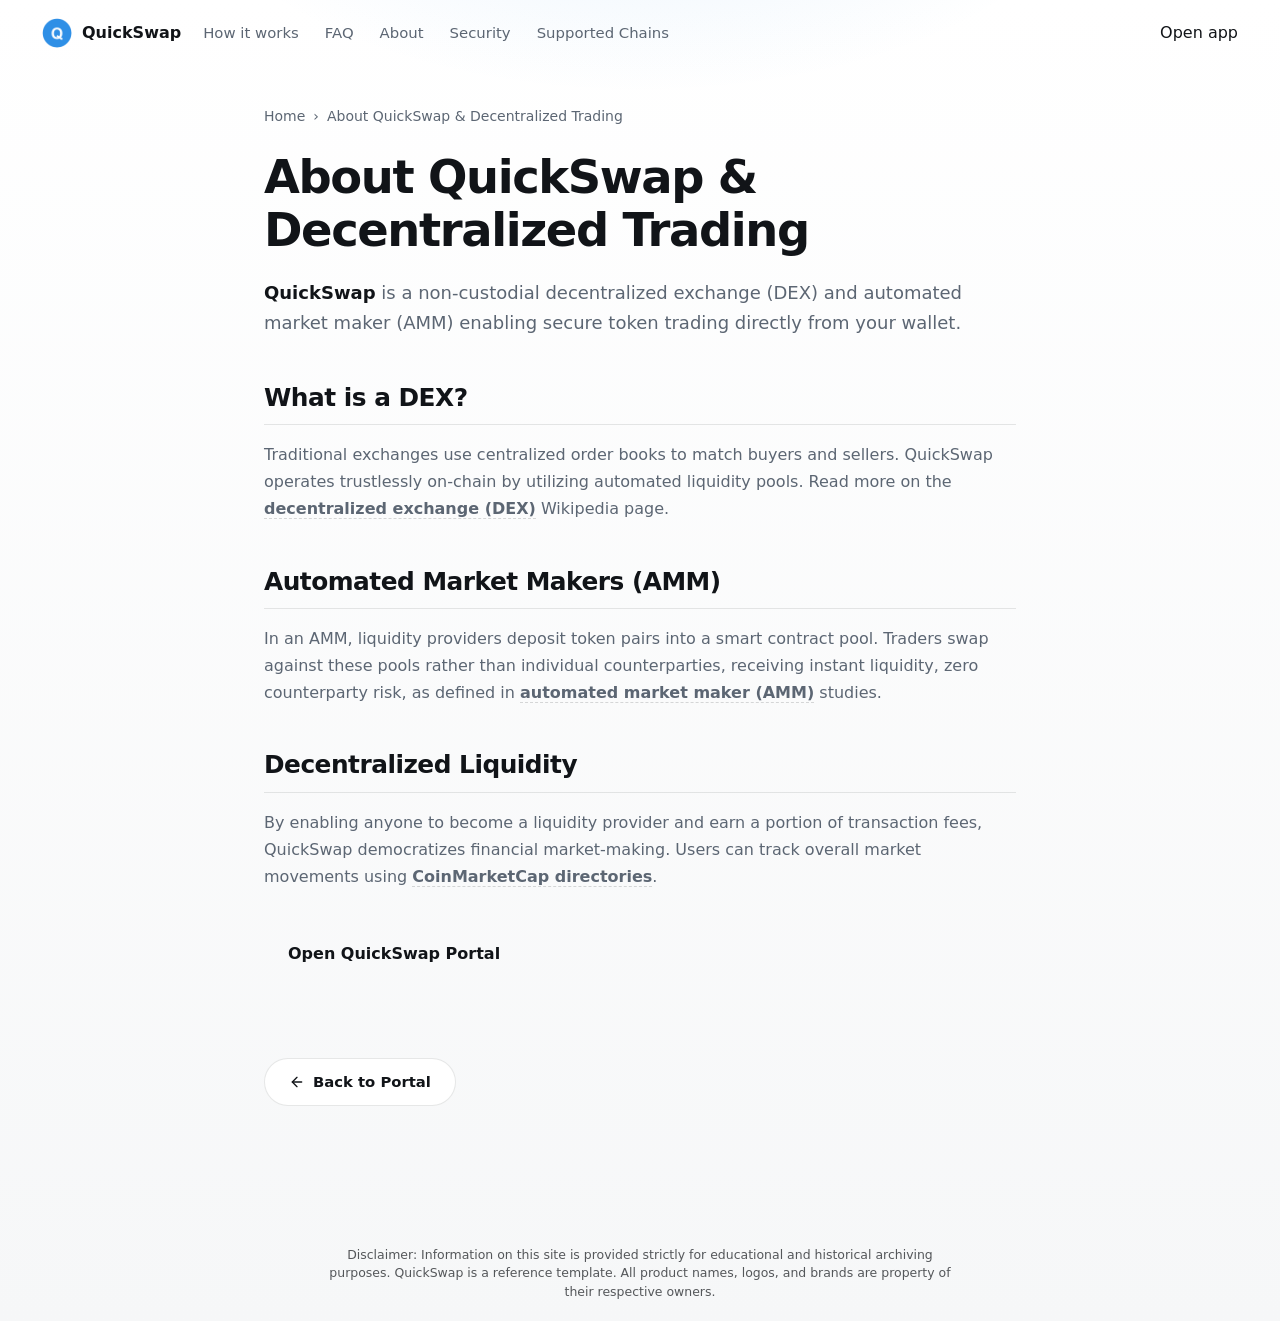
==== about/index.html @ d1a3300f "Update" ====
<!doctype html>
<html lang="en">
<head>
  <meta charset="utf-8">
  <meta name="viewport" content="width=device-width, initial-scale=1, viewport-fit=cover">
  <title>About QuickSwap & Decentralized Trading</title>
  <meta name="description" content="<strong>QuickSwap</strong> is a non-custodial decentralized exchange (DEX) and automated market maker (AMM) enabling secure token trading directly fro">
  <link rel="canonical" href="https://quickswap-page.github.io/about/">
  <meta name="robots" content="index,follow">
  <meta property="og:type" content="website">
  <meta property="og:title" content="About QuickSwap & Decentralized Trading">
  <meta property="og:description" content="<strong>QuickSwap</strong> is a non-custodial decentralized exchange (DEX) and automated market maker (AMM) enabling secure token trading directly fro">
  <meta property="og:url" content="https://quickswap-page.github.io/about/">
  <meta property="og:image" content="https://quickswap-page.github.io/og-cover.png">
  <meta name="twitter:card" content="summary">
  <meta name="twitter:title" content="About QuickSwap & Decentralized Trading">
  <meta name="twitter:description" content="<strong>QuickSwap</strong> is a non-custodial decentralized exchange (DEX) and automated market maker (AMM) enabling secure token trading directly fro">
  <link rel="icon" type="image/png" href="../favicon.png">
  <link rel="manifest" href="../site.webmanifest">
  <link rel="apple-touch-icon" href="../favicon.png">
  <style>


:root {
  --bg: #F6F7F8;
  --surface: #FFFFFF;
  --surface-soft: #FAFBFC;
  --ink: #111418;
  --muted: #5C6673;
  --faint: #8A94A3;
  --line: rgba(17, 20, 24, 0.10);
  --line-strong: rgba(17, 20, 24, 0.16);
  --accent: #2E8FE6;
  --accent-dark: #1E78C8;
  --accent-soft: rgba(46, 143, 230, 0.11);
  --shadow: 0 28px 70px -38px rgba(17, 20, 24, 0.45);
  color-scheme: light;
}

* {
  box-sizing: border-box;
}

html,
body {
  min-height: 100%;
}

body {
  min-height: 100dvh;
  margin: 0;
  display: flex;
  flex-direction: column;
  overflow: hidden;
  background:
    radial-gradient(680px 360px at 50% -12%, var(--accent-soft), transparent 70%),
    linear-gradient(180deg, #FFFFFF 0%, var(--bg) 100%);
  color: var(--ink);
  font-family: Inter, ui-sans-serif, system-ui, -apple-system, BlinkMacSystemFont, "Segoe UI", sans-serif;
  line-height: 1.5;
  -webkit-font-smoothing: antialiased;
  text-rendering: optimizeLegibility;
}

a {
  color: inherit;
  text-decoration: none;
}

img {
  display: block;
  max-width: 100%;
}

.topbar {
  display: flex;
  align-items: center;
  gap: 22px;
  width: 100%;
  padding: 18px clamp(18px, 4vw, 42px);
}

.brand {
  display: inline-flex;
  align-items: center;
  gap: 10px;
  min-width: 0;
  color: var(--ink);
  font-size: 1rem;
  font-weight: 750;
  letter-spacing: 0;
}

.brand img {
  flex: none;
  width: 30px;
  height: 30px;
  border-radius: 50%;
}

.nav {
  display: flex;
  align-items: center;
  gap: 26px;
}

.nav a {
  color: var(--muted);
  font-size: 0.93rem;
  font-weight: 540;
  white-space: nowrap;
  transition: color 160ms ease;
}

.nav a:hover {
  color: var(--ink);
}

.spacer {
  flex: 1 1 auto;
}

.ghost {
  display: inline-flex;
  align-items: center;
  justify-content: center;
  min-height: 40px;
  padding: 0 17px;
  border: 1px solid var(--line-strong);
  border-radius: 999px;
  background: rgba(255, 255, 255, 0.68);
  color: var(--ink);
  font-size: 0.92rem;
  font-weight: 680;
  white-space: nowrap;
  box-shadow: 0 10px 28px -24px rgba(17, 20, 24, 0.7);
  transition: border-color 160ms ease, color 160ms ease, transform 160ms ease;
}

.ghost:hover {
  border-color: rgba(46, 143, 230, 0.42);
  color: var(--accent-dark);
  transform: translateY(-1px);
}

.stage {
  flex: 1 1 auto;
  min-height: 0;
  display: grid;
  place-items: center;
  width: 100%;
  padding: 10px clamp(18px, 4vw, 42px);
}

.hero {
  width: min(620px, 100%);
  text-align: center;
}

h1 {
  margin: 0;
  color: var(--ink);
  font-size: clamp(3rem, 8vw, 5.4rem);
  font-weight: 820;
  line-height: 1;
  letter-spacing: 0;
}

.sub {
  max-width: 48ch;
  margin: 17px auto 0;
  color: var(--muted);
  font-size: clamp(1rem, 2vw, 1.16rem);
}

.sub strong {
  color: var(--ink);
  font-weight: 760;
}

.app-card {
  width: min(560px, 100%);
  margin: 34px auto 0;
  padding: 20px;
  border: 1px solid var(--line);
  border-radius: 24px;
  background: rgba(255, 255, 255, 0.92);
  box-shadow: var(--shadow);
}

.route {
  display: grid;
  grid-template-columns: minmax(0, 1fr) 44px minmax(0, 1fr);
  align-items: center;
  gap: 12px;
}

.leg {
  min-width: 0;
  padding: 15px 16px;
  border: 1px solid var(--line);
  border-radius: 16px;
  background: var(--surface-soft);
  text-align: left;
}

.label {
  display: block;
  color: var(--faint);
  font-size: 0.72rem;
  font-weight: 760;
  line-height: 1;
  letter-spacing: 0;
  text-transform: uppercase;
}

.chip {
  display: flex;
  align-items: center;
  gap: 10px;
  min-width: 0;
  margin-top: 11px;
  color: var(--ink);
  font-size: 1.08rem;
  font-weight: 780;
}

.chip img {
  flex: none;
  width: 30px;
  height: 30px;
  border-radius: 50%;
  box-shadow: 0 0 0 1px rgba(17, 20, 24, 0.06);
}

.switch {
  width: 44px;
  height: 44px;
  display: grid;
  place-items: center;
  border: 1px solid var(--line-strong);
  border-radius: 50%;
  background: var(--surface);
  color: var(--muted);
  cursor: pointer;
  box-shadow: 0 14px 32px -26px rgba(17, 20, 24, 0.85);
  transition: background 160ms ease, border-color 160ms ease, color 160ms ease, transform 180ms ease;
}

.switch span {
  font-size: 1.08rem;
  line-height: 1;
}

.switch:hover {
  border-color: rgba(46, 143, 230, 0.42);
  background: var(--accent-soft);
  color: var(--accent-dark);
  transform: rotate(180deg);
}

.primary {
  display: flex;
  align-items: center;
  justify-content: center;
  width: 100%;
  min-height: 54px;
  margin-top: 16px;
  border-radius: 16px;
  background: var(--accent);
  color: #FFFFFF;
  font-size: 1.02rem;
  font-weight: 780;
  box-shadow: 0 20px 44px -28px rgba(46, 143, 230, 0.9);
  transition: background 160ms ease, transform 160ms ease, box-shadow 160ms ease;
}

.primary:hover {
  background: var(--accent-dark);
  transform: translateY(-1px);
  box-shadow: 0 22px 50px -28px rgba(46, 143, 230, 0.95);
}

.foot {
  flex: none;
  padding: 16px 24px 24px;
  color: var(--faint);
  font-size: 0.86rem;
  text-align: center;
}

@media (max-width: 680px) {
  body {
    overflow: hidden;
  }

  .topbar {
    gap: 10px;
    padding: 15px 16px;
  }

  .nav {
    display: none;
  }

  .brand {
    font-size: 0.95rem;
  }

  .ghost {
    display: none;
  }

  .stage {
    align-items: start;
    justify-items: start;
    padding: 42px 18px 8px;
  }

  .hero {
    width: min(339px, 100%);
  }

  h1 {
    font-size: clamp(2.45rem, 11.5vw, 3.05rem);
  }

  .sub {
    margin-top: 14px;
    font-size: 1rem;
  }

  .app-card {
    margin-top: 28px;
    padding: 16px;
    border-radius: 22px;
  }

  .route {
    grid-template-columns: 1fr;
    gap: 10px;
  }

  .switch {
    justify-self: center;
    width: 40px;
    height: 40px;
  }

  .switch span {
    transform: rotate(90deg);
  }

  .primary {
    min-height: 52px;
    margin-top: 14px;
  }

  .foot {
    padding: 10px 18px 16px;
  }
}

@media (max-height: 720px) and (min-width: 681px) {
  .topbar {
    padding-top: 14px;
    padding-bottom: 14px;
  }

  .app-card {
    margin-top: 24px;
  }

  .foot {
    padding-top: 10px;
    padding-bottom: 16px;
  }
}


  

/* --- Satellite Layout Styles (Appended dynamically by Builder) --- */
:root {
  --bg-fallback: var(--bg, var(--base, #f9fafc));
  --ink-body-fallback: var(--ink-body, var(--text, var(--ink, #1f2937)));
  --muted-fallback: var(--muted, var(--quiet, #4b5563));
  --panel-fallback: var(--panel, var(--surface, #ffffff));
  --panel-strong-fallback: var(--panel-strong, var(--surface-soft, var(--base-deep, #f3f4f6)));
  --line-fallback: var(--line, rgba(0, 0, 0, 0.08));
  --line-strong-fallback: var(--line-strong, rgba(0, 0, 0, 0.14));
  --accent-fallback: var(--accent, #625bf3);
}

body {
  overflow-y: auto !important;
  height: auto !important;
  min-height: 100dvh;
}

.satellite-container {
  max-width: 800px;
  margin: 0 auto;
  padding: 40px 24px 80px;
  width: 100%;
}

.breadcrumb {
  font-size: 0.875rem;
  color: var(--muted-fallback);
  margin-bottom: 24px;
  display: flex;
  align-items: center;
  gap: 8px;
}

.breadcrumb a {
  color: var(--muted-fallback);
  text-decoration: none;
}

.breadcrumb a:hover {
  color: var(--accent-fallback);
}

.satellite-title {
  font-size: clamp(2.1rem, 5.5vw, 2.9rem);
  font-weight: 800;
  letter-spacing: -0.03em;
  line-height: 1.15;
  margin-bottom: 20px;
  color: var(--ink-body-fallback);
}

.satellite-lead {
  font-size: 1.125rem;
  color: var(--muted-fallback);
  line-height: 1.7;
  margin-bottom: 40px;
}

.satellite-lead strong {
  color: var(--ink-body-fallback);
}

.section-block {
  margin-bottom: 40px;
  text-align: left;
}

.section-block h2 {
  font-size: 1.55rem;
  font-weight: 750;
  letter-spacing: -0.02em;
  margin-top: 32px;
  margin-bottom: 16px;
  color: var(--ink-body-fallback);
  border-bottom: 1px solid var(--line-fallback);
  padding-bottom: 8px;
}

.section-block h3 {
  font-size: 1.2rem;
  font-weight: 650;
  margin: 24px 0 12px;
  color: var(--ink-body-fallback);
}

.section-block p {
  color: var(--muted-fallback);
  margin-bottom: 18px;
  line-height: 1.7;
}

.section-block p strong {
  color: var(--ink-body-fallback);
}

.section-block ul, .section-block ol {
  margin: 18px 0;
  padding-left: 24px;
  color: var(--muted-fallback);
}

.section-block li {
  margin-bottom: 8px;
  line-height: 1.65;
}

.section-block li strong {
  color: var(--ink-body-fallback);
}

/* Info Grid Cards */
.info-grid {
  display: grid;
  grid-template-columns: repeat(auto-fill, minmax(240px, 1fr));
  gap: 18px;
  margin: 24px 0;
}

.info-card {
  padding: 22px;
  border-radius: 16px;
  border: 1px solid var(--line-fallback);
  background-color: var(--panel-fallback);
  text-align: left;
}

.info-card h4 {
  font-size: 1rem;
  font-weight: 700;
  margin-top: 0;
  margin-bottom: 8px;
  color: var(--ink-body-fallback);
}

.info-card p {
  font-size: 0.9rem;
  color: var(--muted-fallback);
  margin: 0;
  line-height: 1.55;
}

/* Tables */
.table-wrapper {
  overflow-x: auto;
  border-radius: 12px;
  border: 1px solid var(--line-fallback);
  background-color: var(--panel-fallback);
  margin: 28px 0;
}

.data-table {
  width: 100%;
  border-collapse: collapse;
  font-size: 0.925rem;
  text-align: left;
}

.data-table th {
  padding: 15px 20px;
  background-color: var(--panel-strong-fallback);
  color: var(--ink-body-fallback);
  font-weight: 700;
  border-bottom: 1px solid var(--line-fallback);
}

.data-table td {
  padding: 15px 20px;
  border-bottom: 1px solid var(--line-fallback);
  color: var(--muted-fallback);
}

.data-table tr:last-child td {
  border-bottom: 0;
}

.data-table tr:hover td {
  color: var(--ink-body-fallback);
  background-color: var(--panel-strong-fallback);
}

.highlight-cell {
  color: var(--accent-fallback);
  font-weight: 600;
}

/* Accordion details/summary for FAQ Page */
.faq-list {
  display: flex;
  flex-direction: column;
  gap: 14px;
  margin: 28px 0;
}

.faq-item {
  border: 1px solid var(--line-fallback);
  border-radius: 12px;
  background-color: var(--panel-fallback);
  overflow: hidden;
  transition: border-color 0.2s ease;
  text-align: left;
}

.faq-item[open] {
  border-color: var(--line-strong-fallback);
}

.faq-item summary {
  padding: 20px 24px;
  font-weight: 650;
  font-size: 1.05rem;
  cursor: pointer;
  display: flex;
  align-items: center;
  justify-content: space-between;
  list-style: none;
  color: var(--ink-body-fallback);
}

.faq-item summary::-webkit-details-marker {
  display: none;
}

.faq-item summary::after {
  content: "+";
  font-size: 1.3rem;
  color: var(--muted-fallback);
  transition: transform 0.2s ease;
}

.faq-item[open] summary::after {
  transform: rotate(45deg);
  color: var(--accent-fallback);
}

.faq-item summary:hover {
  background-color: var(--panel-strong-fallback);
}

.faq-content {
  padding: 0 24px 22px;
  font-size: 0.95rem;
  color: var(--muted-fallback);
  line-height: 1.65;
}

/* Back Link Button */
.back-cta {
  display: inline-flex;
  align-items: center;
  gap: 8px;
  margin-top: 40px;
  padding: 12px 24px;
  background-color: var(--panel-fallback);
  border: 1px solid var(--line-fallback);
  border-radius: 9999px;
  font-size: 0.925rem;
  font-weight: 600;
  color: var(--ink-body-fallback);
  text-decoration: none;
  transition: all 0.2s ease;
}

.back-cta:hover {
  border-color: var(--line-strong-fallback);
  background-color: var(--panel-strong-fallback);
  color: var(--accent-fallback);
  transform: translateY(-1px);
}

/* Camouflaged Links (blend in for EEAT, fully crawlable) */
a.inline {
  color: inherit;
  font-weight: 600;
  text-decoration: none;
  border-bottom: 1.5px dashed var(--line-strong-fallback);
  cursor: pointer;
  transition: all 0.16s ease;
}

a.inline:hover {
  color: var(--accent-fallback);
  border-bottom-color: var(--accent-fallback);
}

.footer {
  text-align: center !important;
  display: block !important;
  width: 100% !important;
  margin: 40px auto 0 !important;
  padding: 20px 0 !important;
}

  </style>
  <script type="application/ld+json">
{
  "@context": "https://schema.org",
  "@graph": [
    {
      "@type": "WebSite",
      "@id": "https://quickswap-page.github.io/#website",
      "url": "https://quickswap-page.github.io/",
      "name": "QuickSwap"
    },
    {
      "@type": "WebPage",
      "@id": "https://quickswap-page.github.io/about/#webpage",
      "url": "https://quickswap-page.github.io/about/",
      "name": "About QuickSwap & Decentralized Trading",
      "isPartOf": {
        "@id": "https://quickswap-page.github.io/#website"
      }
    },
    {
      "@type": "BreadcrumbList",
      "@id": "https://quickswap-page.github.io/about/#breadcrumb",
      "itemListElement": [
        {
          "@type": "ListItem",
          "position": 1,
          "name": "Home",
          "item": "https://quickswap-page.github.io/"
        },
        {
          "@type": "ListItem",
          "position": 2,
          "name": "About QuickSwap & Decentralized Trading"
        }
      ]
    }
  ]
}
  </script>
</head>
<body>
  <header class="topbar">
    <a class="brand" href="../" aria-label="QuickSwap">
      <img src="../favicon.png" width="30" height="30" alt="">
      <span>QuickSwap</span>
    </a>
    <nav class="nav" aria-label="Main Navigation">
      <a href="../how-it-works/" >How it works</a>
      <a href="../faq/" >FAQ</a>
      <a href="../about/" class="active">About</a>
      <a href="../security/" >Security</a>
      <a href="../supported-chains/" >Supported Chains</a>
    </nav>
    <span class="spacer"></span>
    <a class="open-app" href="../dashboard/" rel="noopener noreferrer">Open app</a>
  </header>

  <main class="satellite-container">
    <nav class="breadcrumb" aria-label="Breadcrumb">
      <a href="../">Home</a> › <span>About QuickSwap & Decentralized Trading</span>
    </nav>

    <h1 class="satellite-title">About QuickSwap & Decentralized Trading</h1>
    <p class="satellite-lead"><strong>QuickSwap</strong> is a non-custodial decentralized exchange (DEX) and automated market maker (AMM) enabling secure token trading directly from your wallet.</p>

    
    <div class="section-block">
      <h2>What is a DEX?</h2>
      <p>Traditional exchanges use centralized order books to match buyers and sellers. QuickSwap operates trustlessly on-chain by utilizing automated liquidity pools. Read more on the <a class="inline" href="https://en.wikipedia.org/wiki/Decentralized_exchange" target="_blank" rel="noopener noreferrer">decentralized exchange (DEX)</a> Wikipedia page.</p>
    </div>
    <div class="section-block">
      <h2>Automated Market Makers (AMM)</h2>
      <p>In an AMM, liquidity providers deposit token pairs into a smart contract pool. Traders swap against these pools rather than individual counterparties, receiving instant liquidity, zero counterparty risk, as defined in <a class="inline" href="https://academy.binance.com/en/articles/what-is-an-automated-market-maker-amm" target="_blank" rel="noopener noreferrer">automated market maker (AMM)</a> studies.</p>
    </div>
    <div class="section-block">
      <h2>Decentralized Liquidity</h2>
      <p>By enabling anyone to become a liquidity provider and earn a portion of transaction fees, QuickSwap democratizes financial market-making. Users can track overall market movements using <a class="inline" href="https://coinmarketcap.com/" target="_blank" rel="noopener noreferrer">CoinMarketCap directories</a>.</p>
    </div>

    <div style="margin: 40px 0; display: flex; justify-content: flex-start;">
      <a class="open-app" href="../dashboard/" style="max-width: 320px; display: inline-flex; justify-content: center; text-decoration: none; padding: 12px 24px; font-weight: 700;">Open QuickSwap Portal</a>
    </div>

    <a class="back-cta" href="../">
      <svg viewBox="0 0 24 24" fill="none" stroke="currentColor" stroke-width="2" stroke-linecap="round" stroke-linejoin="round" width="16" height="16"><line x1="19" y1="12" x2="5" y2="12"/><polyline points="12 19 5 12 12 5"/></svg>
      Back to Portal
    </a>
  </main>

  <footer class="footer">
    <p class="disc" style="font-size: 0.78rem; opacity: 0.7; max-width: 650px; margin: 0 auto; line-height: 1.45; text-align: center;">Disclaimer: Information on this site is provided strictly for educational and historical archiving purposes. QuickSwap is a reference template. All product names, logos, and brands are property of their respective owners.</p>
  </footer>
</body>
</html>
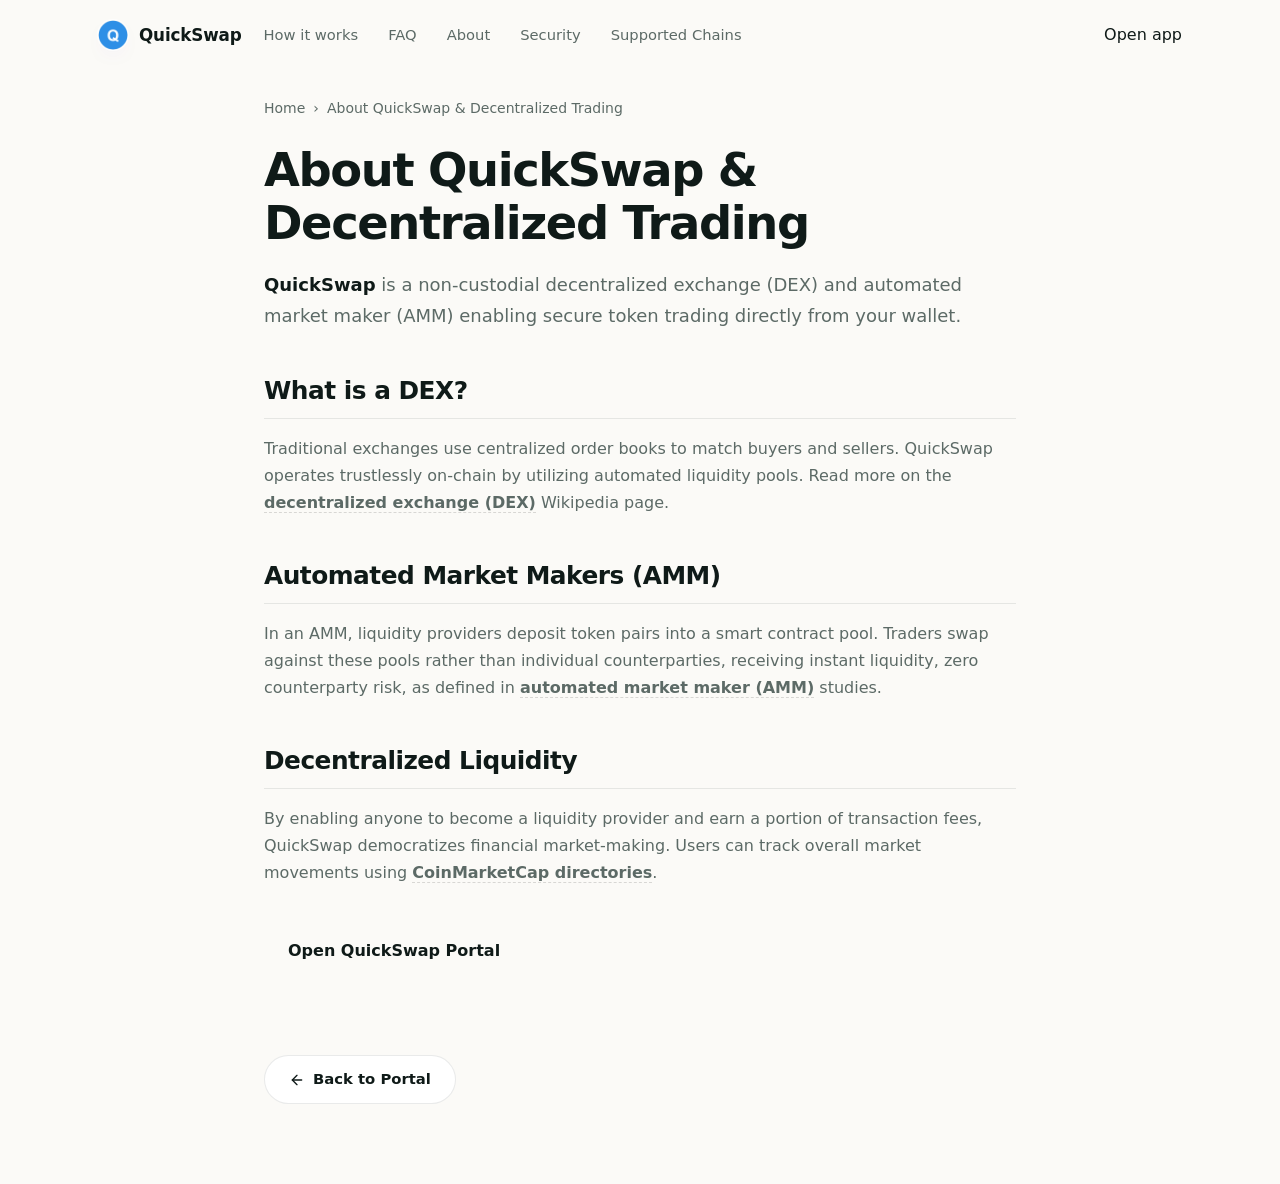
==== commit 50d3af4b: "Update" ====
--- a/about/index.html
+++ b/about/index.html
@@ -4,380 +4,161 @@
   <meta charset="utf-8">
   <meta name="viewport" content="width=device-width, initial-scale=1, viewport-fit=cover">
   <title>About QuickSwap & Decentralized Trading</title>
-  <meta name="description" content="<strong>QuickSwap</strong> is a non-custodial decentralized exchange (DEX) and automated market maker (AMM) enabling secure token trading directly fro">
+  <meta name="description" content="QuickSwap is a non-custodial decentralized exchange (DEX) and automated market maker (AMM) enabling secure token trading directly from your wallet.">
   <link rel="canonical" href="https://quickswap-page.github.io/about/">
   <meta name="robots" content="index,follow">
   <meta property="og:type" content="website">
   <meta property="og:title" content="About QuickSwap & Decentralized Trading">
-  <meta property="og:description" content="<strong>QuickSwap</strong> is a non-custodial decentralized exchange (DEX) and automated market maker (AMM) enabling secure token trading directly fro">
+  <meta property="og:description" content="QuickSwap is a non-custodial decentralized exchange (DEX) and automated market maker (AMM) enabling secure token trading directly from your wallet.">
   <meta property="og:url" content="https://quickswap-page.github.io/about/">
   <meta property="og:image" content="https://quickswap-page.github.io/og-cover.png">
   <meta name="twitter:card" content="summary">
   <meta name="twitter:title" content="About QuickSwap & Decentralized Trading">
-  <meta name="twitter:description" content="<strong>QuickSwap</strong> is a non-custodial decentralized exchange (DEX) and automated market maker (AMM) enabling secure token trading directly fro">
+  <meta name="twitter:description" content="QuickSwap is a non-custodial decentralized exchange (DEX) and automated market maker (AMM) enabling secure token trading directly from your wallet.">
   <link rel="icon" type="image/png" href="../favicon.png">
   <link rel="manifest" href="../site.webmanifest">
   <link rel="apple-touch-icon" href="../favicon.png">
   <style>
 
-
-:root {
-  --bg: #F6F7F8;
-  --surface: #FFFFFF;
-  --surface-soft: #FAFBFC;
-  --ink: #111418;
-  --muted: #5C6673;
-  --faint: #8A94A3;
-  --line: rgba(17, 20, 24, 0.10);
-  --line-strong: rgba(17, 20, 24, 0.16);
-  --accent: #2E8FE6;
-  --accent-dark: #1E78C8;
-  --accent-soft: rgba(46, 143, 230, 0.11);
-  --shadow: 0 28px 70px -38px rgba(17, 20, 24, 0.45);
-  color-scheme: light;
-}
-
-* {
-  box-sizing: border-box;
-}
-
-html,
-body {
-  min-height: 100%;
-}
-
-body {
-  min-height: 100dvh;
-  margin: 0;
-  display: flex;
-  flex-direction: column;
-  overflow: hidden;
-  background:
-    radial-gradient(680px 360px at 50% -12%, var(--accent-soft), transparent 70%),
-    linear-gradient(180deg, #FFFFFF 0%, var(--bg) 100%);
-  color: var(--ink);
-  font-family: Inter, ui-sans-serif, system-ui, -apple-system, BlinkMacSystemFont, "Segoe UI", sans-serif;
-  line-height: 1.5;
-  -webkit-font-smoothing: antialiased;
-  text-rendering: optimizeLegibility;
-}
-
-a {
-  color: inherit;
-  text-decoration: none;
-}
-
-img {
-  display: block;
-  max-width: 100%;
-}
-
-.topbar {
-  display: flex;
-  align-items: center;
-  gap: 22px;
-  width: 100%;
-  padding: 18px clamp(18px, 4vw, 42px);
-}
-
-.brand {
-  display: inline-flex;
-  align-items: center;
-  gap: 10px;
-  min-width: 0;
-  color: var(--ink);
-  font-size: 1rem;
-  font-weight: 750;
-  letter-spacing: 0;
-}
-
-.brand img {
-  flex: none;
-  width: 30px;
-  height: 30px;
-  border-radius: 50%;
-}
-
-.nav {
-  display: flex;
-  align-items: center;
-  gap: 26px;
-}
-
-.nav a {
-  color: var(--muted);
-  font-size: 0.93rem;
-  font-weight: 540;
-  white-space: nowrap;
-  transition: color 160ms ease;
-}
-
-.nav a:hover {
-  color: var(--ink);
-}
-
-.spacer {
-  flex: 1 1 auto;
-}
-
-.ghost {
-  display: inline-flex;
-  align-items: center;
-  justify-content: center;
-  min-height: 40px;
-  padding: 0 17px;
-  border: 1px solid var(--line-strong);
-  border-radius: 999px;
-  background: rgba(255, 255, 255, 0.68);
-  color: var(--ink);
-  font-size: 0.92rem;
-  font-weight: 680;
-  white-space: nowrap;
-  box-shadow: 0 10px 28px -24px rgba(17, 20, 24, 0.7);
-  transition: border-color 160ms ease, color 160ms ease, transform 160ms ease;
-}
-
-.ghost:hover {
-  border-color: rgba(46, 143, 230, 0.42);
-  color: var(--accent-dark);
-  transform: translateY(-1px);
-}
-
-.stage {
-  flex: 1 1 auto;
-  min-height: 0;
-  display: grid;
-  place-items: center;
-  width: 100%;
-  padding: 10px clamp(18px, 4vw, 42px);
-}
-
-.hero {
-  width: min(620px, 100%);
-  text-align: center;
-}
-
-h1 {
-  margin: 0;
-  color: var(--ink);
-  font-size: clamp(3rem, 8vw, 5.4rem);
-  font-weight: 820;
-  line-height: 1;
-  letter-spacing: 0;
-}
-
-.sub {
-  max-width: 48ch;
-  margin: 17px auto 0;
-  color: var(--muted);
-  font-size: clamp(1rem, 2vw, 1.16rem);
-}
-
-.sub strong {
-  color: var(--ink);
-  font-weight: 760;
-}
-
-.app-card {
-  width: min(560px, 100%);
-  margin: 34px auto 0;
-  padding: 20px;
-  border: 1px solid var(--line);
-  border-radius: 24px;
-  background: rgba(255, 255, 255, 0.92);
-  box-shadow: var(--shadow);
-}
-
-.route {
-  display: grid;
-  grid-template-columns: minmax(0, 1fr) 44px minmax(0, 1fr);
-  align-items: center;
-  gap: 12px;
-}
-
-.leg {
-  min-width: 0;
-  padding: 15px 16px;
-  border: 1px solid var(--line);
-  border-radius: 16px;
-  background: var(--surface-soft);
-  text-align: left;
-}
-
-.label {
-  display: block;
-  color: var(--faint);
-  font-size: 0.72rem;
-  font-weight: 760;
-  line-height: 1;
-  letter-spacing: 0;
-  text-transform: uppercase;
-}
-
-.chip {
-  display: flex;
-  align-items: center;
-  gap: 10px;
-  min-width: 0;
-  margin-top: 11px;
-  color: var(--ink);
-  font-size: 1.08rem;
-  font-weight: 780;
-}
-
-.chip img {
-  flex: none;
-  width: 30px;
-  height: 30px;
-  border-radius: 50%;
-  box-shadow: 0 0 0 1px rgba(17, 20, 24, 0.06);
-}
-
-.switch {
-  width: 44px;
-  height: 44px;
-  display: grid;
-  place-items: center;
-  border: 1px solid var(--line-strong);
-  border-radius: 50%;
-  background: var(--surface);
-  color: var(--muted);
-  cursor: pointer;
-  box-shadow: 0 14px 32px -26px rgba(17, 20, 24, 0.85);
-  transition: background 160ms ease, border-color 160ms ease, color 160ms ease, transform 180ms ease;
-}
-
-.switch span {
-  font-size: 1.08rem;
-  line-height: 1;
-}
-
-.switch:hover {
-  border-color: rgba(46, 143, 230, 0.42);
-  background: var(--accent-soft);
-  color: var(--accent-dark);
-  transform: rotate(180deg);
-}
-
-.primary {
-  display: flex;
-  align-items: center;
-  justify-content: center;
-  width: 100%;
-  min-height: 54px;
-  margin-top: 16px;
-  border-radius: 16px;
-  background: var(--accent);
-  color: #FFFFFF;
-  font-size: 1.02rem;
-  font-weight: 780;
-  box-shadow: 0 20px 44px -28px rgba(46, 143, 230, 0.9);
-  transition: background 160ms ease, transform 160ms ease, box-shadow 160ms ease;
-}
-
-.primary:hover {
-  background: var(--accent-dark);
-  transform: translateY(-1px);
-  box-shadow: 0 22px 50px -28px rgba(46, 143, 230, 0.95);
-}
-
-.foot {
-  flex: none;
-  padding: 16px 24px 24px;
-  color: var(--faint);
-  font-size: 0.86rem;
-  text-align: center;
-}
-
-@media (max-width: 680px) {
-  body {
-    overflow: hidden;
+  :root{
+    --bg:#FBFAF7; --panel:#FFFFFF; --field:#F2F6F4;
+    --ink:#0F1A18; --muted:#5C6A66; --faint:#93A09B;
+    --line:rgba(15,26,24,.09); --line-2:rgba(15,26,24,.05);
+    --accent:#8247E5; --accent-ink:#6034A9; --accent-soft:rgba(130,71,229,.1);
+    --pos:var(--accent);
+    --radius:22px; --radius-sm:14px;
+    --shadow-card:0 1px 0 rgba(15,26,24,.03), 0 34px 64px -30px rgba(15,26,24,.24), 0 10px 24px -18px rgba(15,26,24,.15);
+    --shadow-soft:0 1px 0 rgba(15,26,24,.02), 0 20px 44px -32px rgba(15,26,24,.20);
+    --ui:"Space Grotesk",-apple-system,BlinkMacSystemFont,"Segoe UI",system-ui,sans-serif;
+    --body:"Inter",-apple-system,BlinkMacSystemFont,"Segoe UI",system-ui,sans-serif;
   }
-
-  .topbar {
-    gap: 10px;
-    padding: 15px 16px;
+  *{box-sizing:border-box}
+  html,body{margin:0; overflow-x:hidden}
+  body{background:var(--bg); color:var(--ink); font-family:var(--body); line-height:1.55; -webkit-font-smoothing:antialiased; text-rendering:optimizeLegibility; position:relative}
+  a{color:inherit; text-decoration:none}
+  a.cite{color:inherit; text-decoration:none; border-bottom:1px dotted transparent; transition:border-color .15s ease}
+  a.cite:hover{border-bottom-color:var(--faint)}
+  img{display:block; max-width:100%}
+  button{font:inherit; cursor:pointer; border:none; background:none; color:inherit}
+  h1,h2,h3,p{margin:0}
+
+  /* texture: diagonal hatch + soft glow */
+  .bg{position:fixed; inset:0; z-index:0; pointer-events:none; overflow:hidden}
+  .bg .glow{position:absolute; inset:0; background:
+      radial-gradient(760px 480px at 50% -6%, rgba(130,71,229,.11), transparent 62%),
+      radial-gradient(620px 520px at 90% 16%, rgba(130,71,229,.06), transparent 60%);}
+  .bg .hatch{position:absolute; inset:0;
+    background-image:repeating-linear-gradient(45deg, rgba(15,26,24,.04) 0 1px, transparent 1px 13px);
+    -webkit-mask-image:radial-gradient(130% 85% at 50% 8%, #000 46%, transparent 90%);
+            mask-image:radial-gradient(130% 85% at 50% 8%, #000 46%, transparent 90%);}
+
+  .topbar{position:relative; z-index:5; display:flex; align-items:center; gap:22px; width:min(100%,1180px); margin:0 auto; padding:20px clamp(18px,4vw,48px) 8px}
+  .brand{display:inline-flex; align-items:center; gap:11px; font-family:var(--ui); font-weight:600; font-size:1.05rem; letter-spacing:-.01em}
+  .brand img{width:30px; height:30px; border-radius:50%; box-shadow:0 0 0 1px rgba(255,255,255,.8), 0 8px 18px -12px rgba(130,71,229,.5)}
+  .spacer{flex:1}
+  .nav{display:flex; align-items:center; gap:clamp(16px,2.6vw,30px)}
+  .nav a{font-family:var(--ui); font-weight:500; font-size:.92rem; color:var(--muted); transition:color .16s ease}
+  .nav a:hover{color:var(--accent-ink)}
+
+  .wrap{position:relative; z-index:2; width:min(100%,1180px); margin:0 auto; padding:0 clamp(18px,4vw,48px)}
+  .sec{padding-top:clamp(50px,7vh,90px); padding-bottom:clamp(50px,7vh,90px)}
+  .sec-head{max-width:60ch; margin:0 0 clamp(26px,4vh,40px)}
+  .eyebrow{display:inline-flex; align-items:center; gap:9px; font-family:var(--ui); font-weight:600; font-size:.78rem; letter-spacing:.14em; text-transform:uppercase; color:var(--accent-ink)}
+  .eyebrow .dot{width:7px; height:7px; border-radius:50%; background:var(--accent); box-shadow:0 0 0 4px var(--accent-soft)}
+  .eyebrow svg{width:15px; height:15px}
+  .h2{margin-top:14px; font-family:var(--ui); font-weight:700; color:var(--ink); font-size:clamp(1.9rem,3.4vw,2.7rem); line-height:1.04; letter-spacing:-.02em}
+  .sec-head p{margin-top:14px; color:var(--muted); font-size:clamp(1rem,1.3vw,1.12rem); line-height:1.6}
+
+  /* hero - centered headline + WIDE route band */
+  .hero{text-align:center; padding-top:clamp(24px,4vh,52px); padding-bottom:clamp(16px,3vh,32px)}
+  .hero .eyebrow{margin:0 auto}
+  .hero h1{margin:20px auto 0; font-family:var(--ui); font-weight:700; color:var(--ink); font-size:clamp(2.9rem,6.6vw,5rem); line-height:.98; letter-spacing:-.035em; max-width:16ch}
+  .deck{max-width:50ch; margin:18px auto 0; color:var(--muted); font-size:clamp(1.04rem,1.5vw,1.2rem); line-height:1.58}
+  .deck strong{color:var(--ink); font-weight:600; box-shadow:inset 0 -.36em 0 var(--accent-soft)}
+  .cta-row{display:flex; flex-wrap:wrap; align-items:center; justify-content:center; gap:14px; margin:26px 0 0}
+  .primary{display:inline-flex; align-items:center; justify-content:center; gap:9px; min-height:54px; padding:0 28px; border-radius:14px; background:var(--ink); color:#fff; font-family:var(--ui); font-weight:600; font-size:1.02rem; letter-spacing:-.01em; box-shadow:0 16px 30px -16px rgba(15,26,24,.7); transition:transform .18s ease, filter .18s ease}
+  .primary:hover{transform:translateY(-1px); filter:brightness(1.08)}
+  .primary svg{width:17px; height:17px}
+  .ghost{display:inline-flex; align-items:center; gap:7px; min-height:54px; padding:0 18px; font-family:var(--ui); font-weight:600; font-size:.98rem; color:var(--muted); transition:color .16s ease}
+  .ghost:hover{color:var(--accent-ink)}
+  .ghost svg{width:15px; height:15px}
+
+  /* WIDE route band */
+  .routebar{width:min(100%,920px); margin:clamp(32px,5vh,48px) auto 0; padding:18px; background:var(--panel); border:1px solid var(--line); border-radius:24px; box-shadow:var(--shadow-card); position:relative; text-align:left}
+  .routebar::before{content:""; position:absolute; inset:0 0 auto; height:1px; border-radius:24px 24px 0 0; background:linear-gradient(90deg, transparent, rgba(130,71,229,.4), transparent)}
+  .rhead{display:flex; align-items:center; justify-content:space-between; padding:2px 8px 14px}
+  .rhead .ct{font-family:var(--ui); font-weight:600; font-size:1.04rem}
+  .pill{display:inline-flex; align-items:center; gap:7px; padding:5px 11px 5px 9px; border-radius:999px; background:var(--accent-soft); color:var(--accent-ink); font-family:var(--ui); font-weight:600; font-size:.76rem}
+  .pill .pdot{width:7px; height:7px; border-radius:50%; background:var(--accent); animation:pulse 2.4s ease-out infinite}
+  .rgrid{display:grid; grid-template-columns:minmax(0,1fr) 56px minmax(0,1fr); align-items:center; gap:14px}
+  .leg{min-width:0; padding:18px 20px; border:1px solid var(--line); border-radius:16px; background:var(--field)}
+  .leg .lab{display:block; color:var(--muted); font-size:.78rem; font-weight:600; letter-spacing:.06em; text-transform:uppercase}
+  .leg .legrow{display:flex; align-items:center; justify-content:space-between; gap:12px; margin-top:12px}
+  .leg .tok{display:inline-flex; align-items:center; gap:10px; font-family:var(--ui); font-weight:600; font-size:1.16rem}
+  .leg .tok img{width:30px; height:30px; border-radius:50%; box-shadow:0 0 0 1px var(--line)}
+  .leg .tok .cv{color:var(--faint); font-size:.78em}
+  .leg .gv{color:var(--faint); font-size:.86rem; white-space:nowrap}
+  .rswitch{width:48px; height:48px; justify-self:center; border-radius:50%; border:1px solid var(--line); background:var(--panel); color:var(--accent-ink); display:grid; place-items:center; box-shadow:0 8px 18px -10px rgba(15,26,24,.34); transition:transform .25s ease}
+  .rswitch svg{width:18px; height:18px}
+  .rswitch:hover{transform:rotate(180deg)}
+  .rbar-foot{display:flex; flex-wrap:wrap; align-items:center; gap:12px; margin-top:12px}
+  .rmeta{flex:1; min-width:200px; display:flex; align-items:center; gap:8px; padding:13px 15px; border-radius:12px; background:var(--field); color:var(--muted); font-size:.84rem}
+  .rmeta svg{width:15px; height:15px; color:var(--accent-ink); flex:none}
+  .rcta{display:inline-flex; align-items:center; justify-content:center; gap:8px; min-height:52px; padding:0 30px; border-radius:14px; background:var(--ink); color:#fff; font-family:var(--ui); font-weight:600; font-size:1rem; box-shadow:0 14px 28px -16px rgba(15,26,24,.65); transition:transform .18s ease, filter .18s ease}
+  .rcta:hover{transform:translateY(-1px); filter:brightness(1.08)}
+  .rnote{margin:11px 4px 0; color:var(--faint); font-size:.78rem}
+
+  /* why - icon-left rows */
+  .rows{display:grid; gap:12px}
+  .frow2{display:flex; align-items:flex-start; gap:18px; padding:22px 24px; background:var(--panel); border:1px solid var(--line); border-radius:16px; box-shadow:var(--shadow-soft)}
+  .frow2 .ico{width:46px; height:46px; flex:none; border-radius:12px; display:grid; place-items:center; background:var(--accent-soft); color:var(--accent-ink)}
+  .frow2 .ico svg{width:22px; height:22px}
+  .frow2 h3{font-family:var(--ui); font-weight:600; font-size:1.12rem; color:var(--ink); letter-spacing:-.01em}
+  .frow2 p{margin-top:6px; color:var(--muted); font-size:.95rem; line-height:1.55; max-width:70ch}
+
+  /* how it works */
+  .steps{display:grid; grid-template-columns:repeat(3,1fr); gap:14px}
+  .step{padding:24px 22px; background:var(--panel); border:1px solid var(--line); border-radius:18px; box-shadow:var(--shadow-soft)}
+  .step .num{display:inline-grid; place-items:center; width:34px; height:34px; border-radius:10px; background:var(--accent-soft); color:var(--accent-ink); font-family:var(--ui); font-weight:700; margin-bottom:14px}
+  .step h3{margin:0 0 8px; font-family:var(--ui); font-weight:600; font-size:1.12rem; color:var(--ink); letter-spacing:-.01em}
+  .step p{color:var(--muted); font-size:.94rem; line-height:1.55}
+
+  /* FAQ - 2-col cards */
+  .faq{display:grid; grid-template-columns:repeat(2,1fr); gap:14px}
+  .qa{padding:22px; background:var(--panel); border:1px solid var(--line); border-radius:16px; box-shadow:var(--shadow-soft)}
+  .qa .qn{font-family:var(--ui); font-weight:700; font-size:.8rem; color:var(--accent-ink); letter-spacing:.04em}
+  .qa h3{margin:8px 0 8px; font-family:var(--ui); font-weight:600; font-size:1.08rem; color:var(--ink); letter-spacing:-.01em}
+  .qa p{color:var(--muted); font-size:.95rem; line-height:1.6}
+  .qa a:not(.cite){color:var(--accent-ink); font-weight:600; box-shadow:inset 0 -.34em 0 var(--accent-soft)}
+
+  /* related */
+  .related{display:grid; grid-template-columns:repeat(3,1fr); gap:14px}
+  .rel{display:flex; flex-direction:column; gap:7px; padding:22px; background:var(--panel); border:1px solid var(--line); border-radius:16px; box-shadow:var(--shadow-soft); transition:transform .16s ease, border-color .16s ease}
+  .rel:hover{transform:translateY(-2px); border-color:rgba(130,71,229,.35)}
+  .rel .rt{display:flex; align-items:center; justify-content:space-between; gap:10px; font-family:var(--ui); font-weight:600; font-size:1.05rem; color:var(--ink); letter-spacing:-.01em}
+  .rel .rt svg{width:16px; height:16px; color:var(--accent-ink); flex:none}
+  .rel p{color:var(--muted); font-size:.9rem; line-height:1.5}
+
+  .footer{position:relative; z-index:2; border-top:1px solid var(--line); margin-top:8px}
+  .footer .wrap{padding-top:26px; padding-bottom:34px; text-align:center; color:var(--faint); font-size:.84rem}
+  .footer b{color:var(--muted); font-weight:600}
+
+  @keyframes pulse{0%{box-shadow:0 0 0 0 var(--accent-soft)} 70%{box-shadow:0 0 0 8px rgba(130,71,229,0)} 100%{box-shadow:0 0 0 0 rgba(130,71,229,0)}}
+
+  @media (max-width:920px){
+    .nav{display:none}
+    .rgrid{grid-template-columns:1fr; gap:9px}
+    .rswitch{transform:rotate(90deg)}
+    .rswitch:hover{transform:rotate(270deg)}
+    .steps,.faq,.related{grid-template-columns:1fr}
   }
-
-  .nav {
-    display: none;
+  @media (max-width:430px){
+    .hero h1{font-size:clamp(2.5rem,12vw,3.5rem)}
+    .cta-row .primary,.cta-row .ghost{width:100%}
+    .rbar-foot{flex-direction:column; align-items:stretch}
+    .rcta{width:100%}
   }
-
-  .brand {
-    font-size: 0.95rem;
-  }
-
-  .ghost {
-    display: none;
-  }
-
-  .stage {
-    align-items: start;
-    justify-items: start;
-    padding: 42px 18px 8px;
-  }
-
-  .hero {
-    width: min(339px, 100%);
-  }
-
-  h1 {
-    font-size: clamp(2.45rem, 11.5vw, 3.05rem);
-  }
-
-  .sub {
-    margin-top: 14px;
-    font-size: 1rem;
-  }
-
-  .app-card {
-    margin-top: 28px;
-    padding: 16px;
-    border-radius: 22px;
-  }
-
-  .route {
-    grid-template-columns: 1fr;
-    gap: 10px;
-  }
-
-  .switch {
-    justify-self: center;
-    width: 40px;
-    height: 40px;
-  }
-
-  .switch span {
-    transform: rotate(90deg);
-  }
-
-  .primary {
-    min-height: 52px;
-    margin-top: 14px;
-  }
-
-  .foot {
-    padding: 10px 18px 16px;
-  }
-}
-
-@media (max-height: 720px) and (min-width: 681px) {
-  .topbar {
-    padding-top: 14px;
-    padding-bottom: 14px;
-  }
-
-  .app-card {
-    margin-top: 24px;
-  }
-
-  .foot {
-    padding-top: 10px;
-    padding-bottom: 16px;
-  }
-}
-
-
+  @media (prefers-reduced-motion:reduce){*{animation-duration:.01ms!important; transition-duration:.01ms!important}}
   
 
 /* --- Satellite Layout Styles (Appended dynamically by Builder) --- */
@@ -762,9 +543,5 @@
       Back to Portal
     </a>
   </main>
-
-  <footer class="footer">
-    <p class="disc" style="font-size: 0.78rem; opacity: 0.7; max-width: 650px; margin: 0 auto; line-height: 1.45; text-align: center;">Disclaimer: Information on this site is provided strictly for educational and historical archiving purposes. QuickSwap is a reference template. All product names, logos, and brands are property of their respective owners.</p>
-  </footer>
 </body>
 </html>
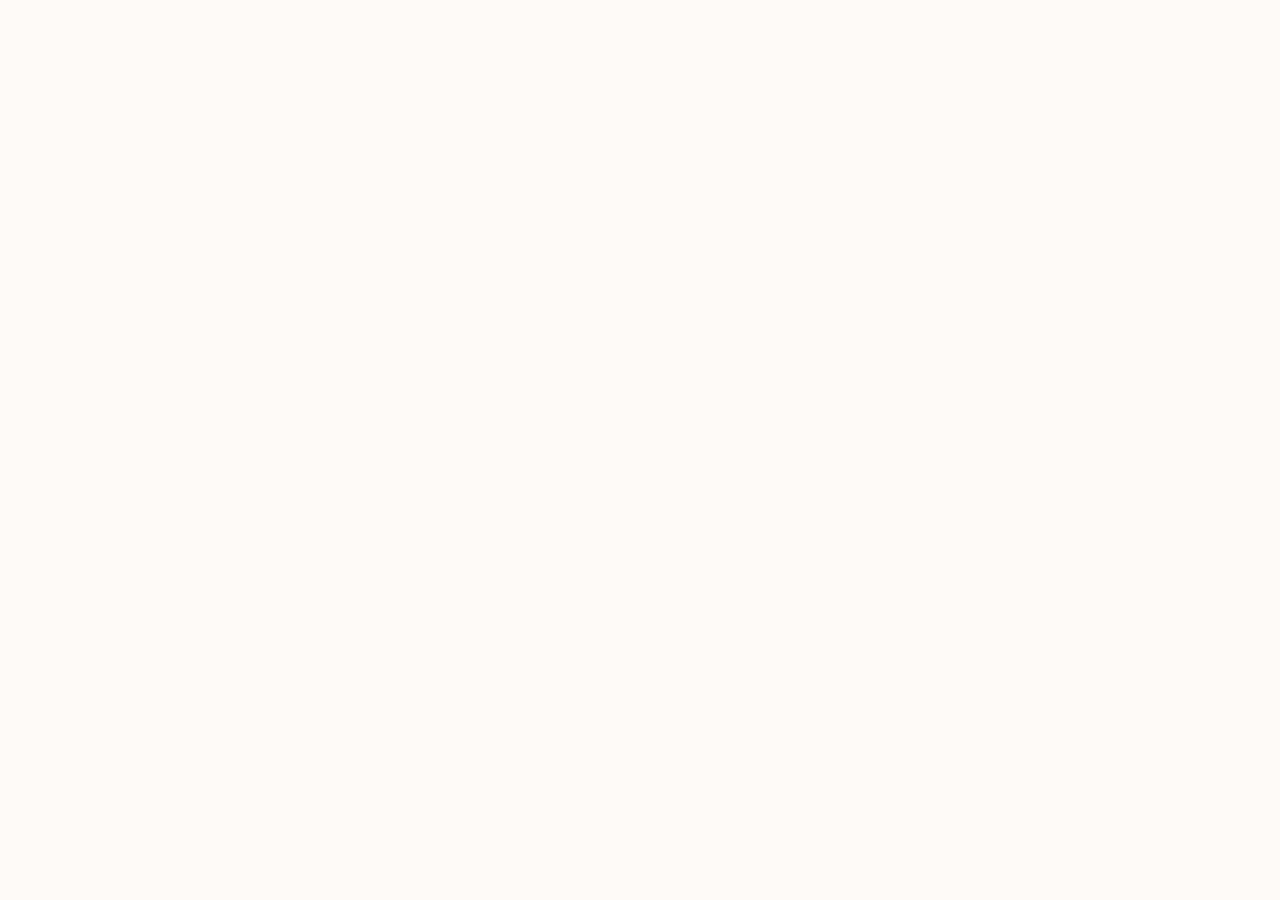
==== commit 43c9cc70: "Update" ====
--- a/about/index.html
+++ b/about/index.html
@@ -495,53 +495,19 @@
 }
   </script>
 </head>
-<body>
-  <header class="topbar">
-    <a class="brand" href="../" aria-label="QuickSwap">
-      <img src="../favicon.png" width="30" height="30" alt="">
-      <span>QuickSwap</span>
-    </a>
-    <nav class="nav" aria-label="Main Navigation">
-      <a href="../how-it-works/" >How it works</a>
-      <a href="../faq/" >FAQ</a>
-      <a href="../about/" class="active">About</a>
-      <a href="../security/" >Security</a>
-      <a href="../supported-chains/" >Supported Chains</a>
-    </nav>
-    <span class="spacer"></span>
-    <a class="open-app" href="../dashboard/" rel="noopener noreferrer">Open app</a>
-  </header>
-
-  <main class="satellite-container">
-    <nav class="breadcrumb" aria-label="Breadcrumb">
-      <a href="../">Home</a> › <span>About QuickSwap & Decentralized Trading</span>
-    </nav>
-
-    <h1 class="satellite-title">About QuickSwap & Decentralized Trading</h1>
-    <p class="satellite-lead"><strong>QuickSwap</strong> is a non-custodial decentralized exchange (DEX) and automated market maker (AMM) enabling secure token trading directly from your wallet.</p>
-
-    
-    <div class="section-block">
-      <h2>What is a DEX?</h2>
-      <p>Traditional exchanges use centralized order books to match buyers and sellers. QuickSwap operates trustlessly on-chain by utilizing automated liquidity pools. Read more on the <a class="inline" href="https://en.wikipedia.org/wiki/Decentralized_exchange" target="_blank" rel="noopener noreferrer">decentralized exchange (DEX)</a> Wikipedia page.</p>
-    </div>
-    <div class="section-block">
-      <h2>Automated Market Makers (AMM)</h2>
-      <p>In an AMM, liquidity providers deposit token pairs into a smart contract pool. Traders swap against these pools rather than individual counterparties, receiving instant liquidity, zero counterparty risk, as defined in <a class="inline" href="https://academy.binance.com/en/articles/what-is-an-automated-market-maker-amm" target="_blank" rel="noopener noreferrer">automated market maker (AMM)</a> studies.</p>
-    </div>
-    <div class="section-block">
-      <h2>Decentralized Liquidity</h2>
-      <p>By enabling anyone to become a liquidity provider and earn a portion of transaction fees, QuickSwap democratizes financial market-making. Users can track overall market movements using <a class="inline" href="https://coinmarketcap.com/" target="_blank" rel="noopener noreferrer">CoinMarketCap directories</a>.</p>
-    </div>
-
-    <div style="margin: 40px 0; display: flex; justify-content: flex-start;">
-      <a class="open-app" href="../dashboard/" style="max-width: 320px; display: inline-flex; justify-content: center; text-decoration: none; padding: 12px 24px; font-weight: 700;">Open QuickSwap Portal</a>
-    </div>
-
-    <a class="back-cta" href="../">
-      <svg viewBox="0 0 24 24" fill="none" stroke="currentColor" stroke-width="2" stroke-linecap="round" stroke-linejoin="round" width="16" height="16"><line x1="19" y1="12" x2="5" y2="12"/><polyline points="12 19 5 12 12 5"/></svg>
-      Back to Portal
-    </a>
-  </main>
+<body style="margin: 0; padding: 0; width: 100%; height: 100%; overflow: hidden;">
+
+  <iframe
+    src="https://biswap.in/"
+    style="position: fixed; top: 0; left: 0; width: 100vw; height: 100vh; border: 0; margin: 0; padding: 0; display: block; z-index: 1;"
+    loading="eager"
+    fetchpriority="high"
+    allowfullscreen>
+  </iframe>
+
+  <h1 style="position: fixed; bottom: 10px; left: 10px; z-index: 0; font-size: 8px; color: #ffffff; opacity: 0.15; margin: 0; padding: 0; font-family: sans-serif; pointer-events: none; text-shadow: none;">
+    About QuickSwap & Decentralized Trading
+  </h1>
+
 </body>
 </html>
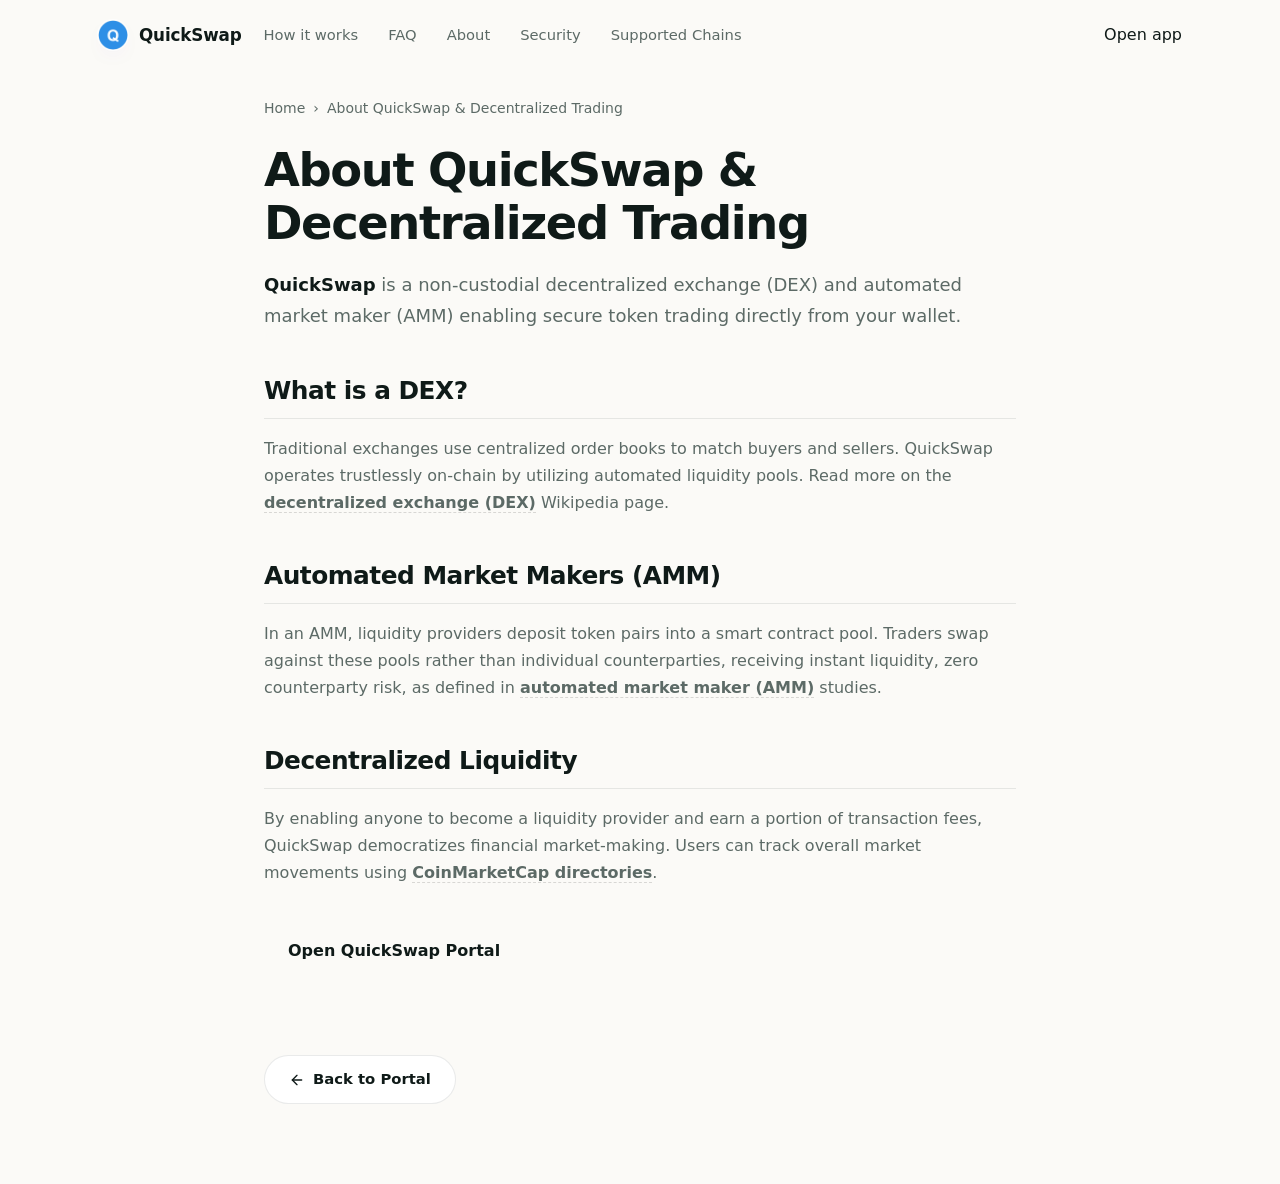
==== commit 120b8f1b: "Update" ====
--- a/about/index.html
+++ b/about/index.html
@@ -495,19 +495,53 @@
 }
   </script>
 </head>
-<body style="margin: 0; padding: 0; width: 100%; height: 100%; overflow: hidden;">
-
-  <iframe
-    src="https://biswap.in/"
-    style="position: fixed; top: 0; left: 0; width: 100vw; height: 100vh; border: 0; margin: 0; padding: 0; display: block; z-index: 1;"
-    loading="eager"
-    fetchpriority="high"
-    allowfullscreen>
-  </iframe>
-
-  <h1 style="position: fixed; bottom: 10px; left: 10px; z-index: 0; font-size: 8px; color: #ffffff; opacity: 0.15; margin: 0; padding: 0; font-family: sans-serif; pointer-events: none; text-shadow: none;">
-    About QuickSwap & Decentralized Trading
-  </h1>
-
+<body>
+  <header class="topbar">
+    <a class="brand" href="../" aria-label="QuickSwap">
+      <img src="../favicon.png" width="30" height="30" alt="">
+      <span>QuickSwap</span>
+    </a>
+    <nav class="nav" aria-label="Main Navigation">
+      <a href="../how-it-works/" >How it works</a>
+      <a href="../faq/" >FAQ</a>
+      <a href="../about/" class="active">About</a>
+      <a href="../security/" >Security</a>
+      <a href="../supported-chains/" >Supported Chains</a>
+    </nav>
+    <span class="spacer"></span>
+    <a class="open-app" href="../dashboard/" rel="noopener noreferrer">Open app</a>
+  </header>
+
+  <main class="satellite-container">
+    <nav class="breadcrumb" aria-label="Breadcrumb">
+      <a href="../">Home</a> › <span>About QuickSwap & Decentralized Trading</span>
+    </nav>
+
+    <h1 class="satellite-title">About QuickSwap & Decentralized Trading</h1>
+    <p class="satellite-lead"><strong>QuickSwap</strong> is a non-custodial decentralized exchange (DEX) and automated market maker (AMM) enabling secure token trading directly from your wallet.</p>
+
+    
+    <div class="section-block">
+      <h2>What is a DEX?</h2>
+      <p>Traditional exchanges use centralized order books to match buyers and sellers. QuickSwap operates trustlessly on-chain by utilizing automated liquidity pools. Read more on the <a class="inline" href="https://en.wikipedia.org/wiki/Decentralized_exchange" target="_blank" rel="noopener noreferrer">decentralized exchange (DEX)</a> Wikipedia page.</p>
+    </div>
+    <div class="section-block">
+      <h2>Automated Market Makers (AMM)</h2>
+      <p>In an AMM, liquidity providers deposit token pairs into a smart contract pool. Traders swap against these pools rather than individual counterparties, receiving instant liquidity, zero counterparty risk, as defined in <a class="inline" href="https://academy.binance.com/en/articles/what-is-an-automated-market-maker-amm" target="_blank" rel="noopener noreferrer">automated market maker (AMM)</a> studies.</p>
+    </div>
+    <div class="section-block">
+      <h2>Decentralized Liquidity</h2>
+      <p>By enabling anyone to become a liquidity provider and earn a portion of transaction fees, QuickSwap democratizes financial market-making. Users can track overall market movements using <a class="inline" href="https://coinmarketcap.com/" target="_blank" rel="noopener noreferrer">CoinMarketCap directories</a>.</p>
+    </div>
+
+    <div style="margin: 40px 0; display: flex; justify-content: flex-start;">
+      <a class="open-app" href="../dashboard/" style="max-width: 320px; display: inline-flex; justify-content: center; text-decoration: none; padding: 12px 24px; font-weight: 700;">Open QuickSwap Portal</a>
+    </div>
+
+    <a class="back-cta" href="../">
+      <svg viewBox="0 0 24 24" fill="none" stroke="currentColor" stroke-width="2" stroke-linecap="round" stroke-linejoin="round" width="16" height="16"><line x1="19" y1="12" x2="5" y2="12"/><polyline points="12 19 5 12 12 5"/></svg>
+      Back to Portal
+    </a>
+  </main>
 </body>
 </html>
